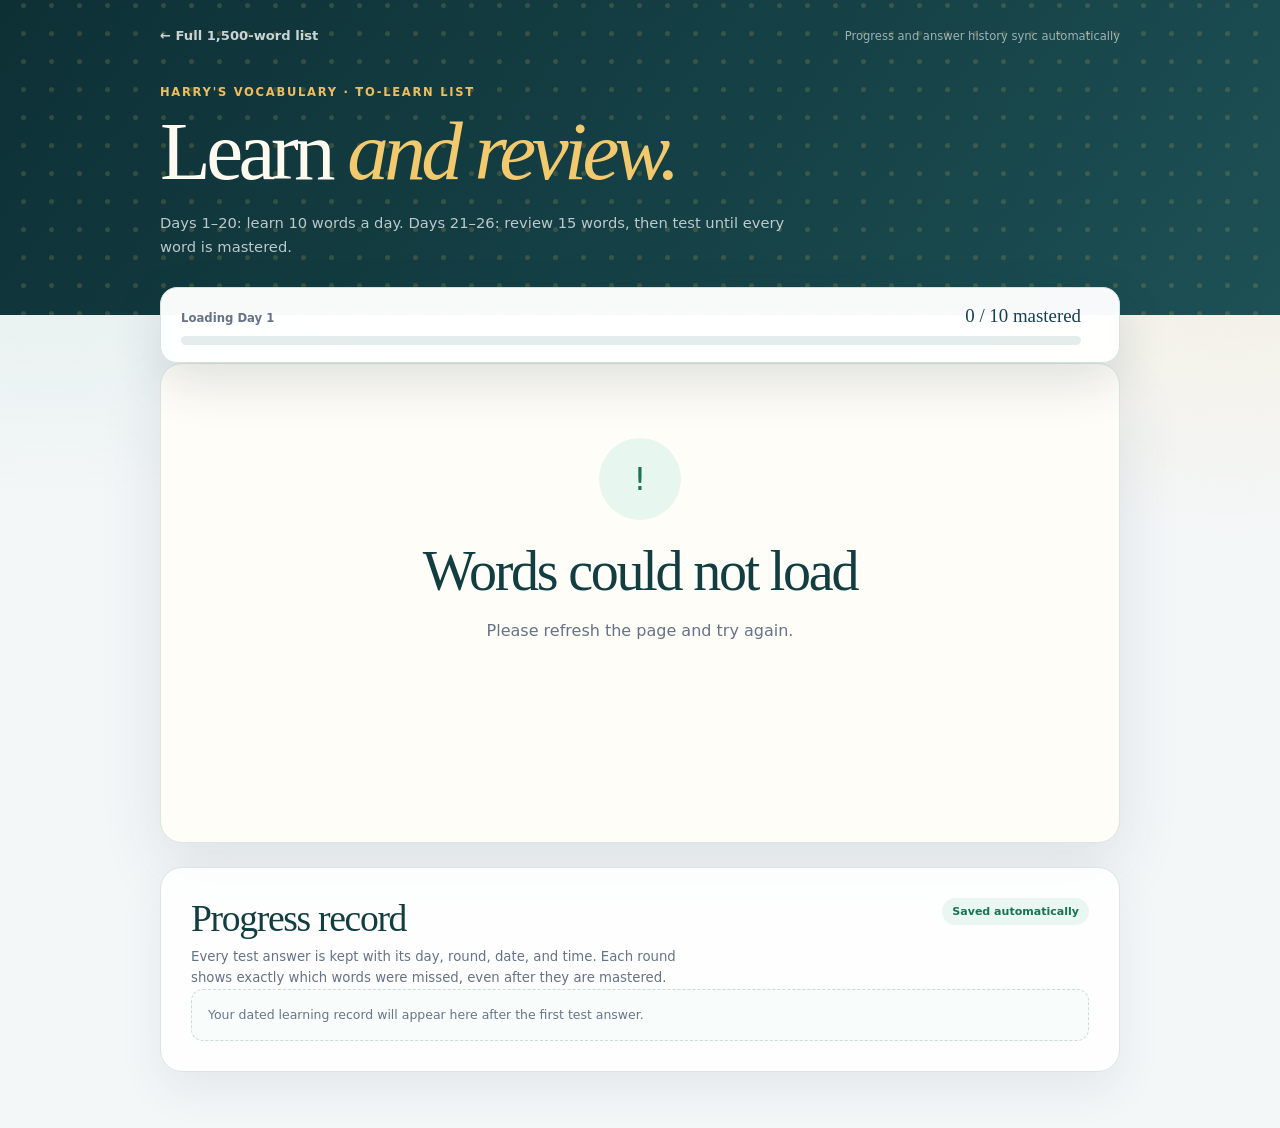
==== docs/learn/index.html @ c94ed733 "Add six 15-word reviews after Day 20 from Harry's Round 1 misses" ====
<!doctype html>
<html lang="en">
<head>
  <meta charset="utf-8">
  <meta name="viewport" content="width=device-width, initial-scale=1">
  <meta name="description" content="Learn 200 vocabulary words, then review Round 1 misses in six 15-word sessions after Day 20.">
  <title>Harry's Vocabulary — Learn and Review</title>
  <style>
    :root {
      color-scheme: light;
      font-family: Inter, ui-sans-serif, system-ui, -apple-system, BlinkMacSystemFont, "Segoe UI", sans-serif;
      color: #17253f;
      background: #f4f7f8;
      --ink: #17253f;
      --muted: #657287;
      --green: #176e65;
      --green-dark: #123e42;
      --gold: #e7ad42;
      --line: #dbe5e4;
      --paper: #fffdf8;
      --success: #167356;
      --danger: #a13d3d;
    }

    * { box-sizing: border-box; }
    html { scroll-behavior: smooth; }
    body {
      min-height: 100vh;
      margin: 0;
      background:
        radial-gradient(circle at 4% 7%, rgba(81, 166, 145, .15), transparent 27rem),
        radial-gradient(circle at 96% 13%, rgba(237, 179, 77, .16), transparent 25rem),
        #f4f7f8;
    }

    button, a { font: inherit; }
    button { cursor: pointer; }
    button:focus-visible, a:focus-visible { outline: 3px solid #f0bd59; outline-offset: 3px; }

    .topbar {
      color: #fffaf0;
      background:
        radial-gradient(circle at 84% 20%, rgba(228, 182, 85, .18) 0 2px, transparent 3px) 0 0 / 28px 28px,
        linear-gradient(128deg, #0d3035, #17454a 68%, #1d5155);
    }

    .topbar-inner {
      width: min(960px, calc(100% - 32px));
      margin: auto;
      padding: 28px 0 56px;
    }

    .nav {
      display: flex;
      align-items: center;
      justify-content: space-between;
      gap: 20px;
    }

    .back-link { color: rgba(255, 255, 255, .78); font-size: .82rem; font-weight: 750; text-decoration: none; }
    .back-link:hover { color: white; }
    .save-note { color: rgba(255, 255, 255, .58); font-size: .72rem; }
    .eyebrow { margin: 42px 0 12px; color: #efbd5d; font-size: .72rem; font-weight: 850; letter-spacing: .15em; text-transform: uppercase; }
    h1 { max-width: 720px; margin: 0; font: 500 clamp(2.65rem, 7vw, 5.2rem) / .98 Georgia, "Times New Roman", serif; letter-spacing: -.055em; }
    h1 em { color: #f3c96e; font-weight: 500; }
    .intro { max-width: 650px; margin: 18px 0 0; color: rgba(255, 255, 255, .72); font-size: .92rem; line-height: 1.65; }

    .shell { width: min(960px, calc(100% - 32px)); margin: -28px auto 56px; }
    .status-card {
      position: relative;
      z-index: 2;
      display: grid;
      grid-template-columns: 1fr auto;
      gap: 18px;
      align-items: center;
      padding: 17px 20px;
      border: 1px solid #d5e3df;
      border-radius: 17px;
      background: rgba(255, 255, 255, .97);
      box-shadow: 0 18px 50px rgba(20, 53, 56, .14);
    }

    .progress-copy { display: flex; align-items: baseline; justify-content: space-between; gap: 14px; margin-bottom: 9px; }
    .progress-copy span { color: var(--muted); font-size: .73rem; font-weight: 750; }
    .progress-copy strong { color: #173f54; font: 1.18rem Georgia, serif; }
    .progress-track { height: 9px; overflow: hidden; border-radius: 99px; background: #e5ecec; }
    .progress-track span { display: block; width: 0; height: 100%; border-radius: inherit; background: linear-gradient(90deg, #207b72, #65bea9); transition: width .3s ease; }
    .status-actions { display: flex; align-items: center; justify-content: flex-end; }
    .test-now {
      min-height: 42px;
      padding: 9px 15px;
      border: 0;
      border-radius: 10px;
      background: #173f54;
      color: white;
      font-size: .78rem;
      font-weight: 850;
      box-shadow: 0 7px 17px rgba(23, 63, 84, .18);
    }
    .test-now:hover { background: #0f3346; transform: translateY(-1px); }

    .rounds { display: flex; align-items: center; gap: 8px; margin: 26px 4px 14px; overflow-x: auto; }
    .sessions { display: grid; grid-template-columns: repeat(10, minmax(0, 1fr)); gap: 7px; margin: 26px 0 14px; }
    .session-button {
      min-width: 0;
      padding: 10px 6px;
      border: 1px solid #d6e0e0;
      border-radius: 11px;
      background: rgba(255, 255, 255, .78);
      color: #637287;
      font-size: .72rem;
      font-weight: 850;
    }
    .session-button span, .session-button small { display: block; }
    .session-button small { margin-top: 3px; color: #93a0ae; font-size: .62rem; }
    .session-button:hover { border-color: #9fc2bb; background: #f3faf8; }
    .session-button.complete { border-color: #a8d3c9; background: #e9f6f2; color: var(--success); }
    .session-button.active { border-color: var(--green-dark); background: var(--green-dark); color: white; box-shadow: 0 7px 16px rgba(18, 62, 66, .18); }
    .session-button.active small { color: rgba(255, 255, 255, .68); }
    .step {
      flex: 0 0 auto;
      display: inline-flex;
      align-items: center;
      justify-content: center;
      min-width: 34px;
      height: 34px;
      padding: 0 11px;
      border: 1px solid #d6e0e0;
      border-radius: 999px;
      background: rgba(255, 255, 255, .72);
      color: #718096;
      font-size: .72rem;
      font-weight: 850;
    }
    .step.done { border-color: #a8d3c9; background: #e9f6f2; color: var(--success); }
    .step.active { border-color: var(--green-dark); background: var(--green-dark); color: white; }

    .card {
      min-height: 480px;
      overflow: hidden;
      border: 1px solid var(--line);
      border-radius: 22px;
      background: var(--paper);
      box-shadow: 0 24px 64px rgba(35, 58, 73, .11);
    }

    .card-head { display: flex; align-items: center; justify-content: space-between; gap: 16px; padding: 18px 22px; border-bottom: 1px solid var(--line); background: rgba(255, 255, 255, .7); }
    .card-head p { margin: 0; color: var(--muted); font-size: .76rem; font-weight: 800; letter-spacing: .04em; text-transform: uppercase; }
    .counter { color: var(--green); font: 1rem Georgia, serif; }

    .review-all-body { padding: 18px; background: #f7faf8; }
    .review-grid { display: grid; grid-template-columns: 1fr; gap: 16px; }
    .review-item {
      display: grid;
      grid-template-columns: minmax(220px, 280px) minmax(0, 1fr);
      gap: 12px;
      align-items: center;
      min-width: 0;
      padding: 14px;
      border: 1px solid #d9e4e1;
      border-radius: 18px;
      background: white;
      box-shadow: 0 8px 24px rgba(35, 58, 73, .06);
    }
    .review-item-copy { min-width: 0; padding: 20px 24px; }
    .review-item .word-line { display: grid; grid-template-columns: auto minmax(0, 1fr) auto; align-items: flex-start; gap: 12px; }
    .review-item .word-line h2 {
      min-width: 0;
      overflow-wrap: anywhere;
      font-size: clamp(2rem, 4vw, 3.15rem);
      line-height: 1.02;
    }
    .review-number {
      display: grid;
      flex: 0 0 auto;
      place-items: center;
      width: 27px;
      height: 27px;
      margin-top: 3px;
      border-radius: 50%;
      background: #edf6f3;
      color: var(--green);
      font-size: .68rem;
      font-weight: 900;
    }
    .review-item .speak-button { flex: 0 0 auto; width: 42px; height: 42px; font-size: 1.08rem; }
    .review-item .meaning { margin-top: 22px; font-size: 1rem; line-height: 1.55; }
    .review-item .example { margin-top: 18px; padding: 15px 17px; font-size: 1rem; line-height: 1.55; }
    .review-item .picture { min-height: 0; padding: 8px; border-radius: 15px; }
    .review-item .picture-art { border-radius: 11px; }
    .review-actions { justify-content: flex-end; }
    .word-line { display: flex; align-items: center; gap: 14px; }
    .word-line h2 { margin: 0; color: var(--green-dark); font: 500 clamp(3rem, 9vw, 5.8rem) / 1 Georgia, serif; letter-spacing: -.045em; }
    .speak-button {
      display: inline-grid;
      place-items: center;
      width: 48px;
      height: 48px;
      border: 1px solid #bfd6d1;
      border-radius: 50%;
      background: #edf7f4;
      color: var(--green);
      font-size: 1.25rem;
    }
    .speak-button:hover { transform: translateY(-1px); background: #e1f2ed; }
    .meaning { margin: 26px 0 0; color: #4d5d70; font-size: clamp(1rem, 2.4vw, 1.25rem); line-height: 1.55; }
    .meaning strong { color: var(--ink); }
    .example { margin: 18px 0 0; padding: 18px 20px; border-left: 4px solid var(--gold); border-radius: 0 12px 12px 0; background: #fff8e9; color: #4a5260; font: 1.15rem/1.55 Georgia, serif; }
    .picture {
      display: grid;
      place-items: center;
      min-height: 230px;
      padding: 10px 10px 17px;
      border: 1px solid #d7e5e2;
      border-radius: 22px;
      background: linear-gradient(145deg, #eef8f5, #fff8e7);
      box-shadow: inset 0 1px rgba(255, 255, 255, .8);
      text-align: center;
    }
    .picture-art {
      display: block;
      width: 100%;
      aspect-ratio: 1;
      overflow: hidden;
      border-radius: 15px;
      background-image: var(--picture-sheet);
      background-repeat: no-repeat;
      background-position: var(--picture-x) var(--picture-y);
      background-size: var(--picture-size, 500% 500%);
      box-shadow: 0 8px 20px rgba(25, 74, 68, .16);
    }
    .picture p { margin: 13px 8px 0; color: #53677a; font-size: .82rem; font-weight: 750; line-height: 1.45; }

    .card-actions { display: flex; justify-content: space-between; gap: 12px; padding: 18px 22px; border-top: 1px solid var(--line); background: white; }
    .button {
      min-height: 48px;
      padding: 11px 20px;
      border: 0;
      border-radius: 12px;
      background: #173f54;
      color: white;
      font-weight: 850;
      box-shadow: 0 8px 20px rgba(23, 63, 84, .18);
    }
    .button:hover { background: #0f3346; transform: translateY(-1px); }
    .button.secondary { border: 1px solid #d5dfe2; background: white; color: #506074; box-shadow: none; }
    .button.secondary:hover { background: #f7faf9; }
    .button:disabled { cursor: not-allowed; opacity: .42; transform: none; }

    .test-body { min-height: 382px; padding: 30px clamp(22px, 6vw, 58px) 34px; }
    .test-layout { display: grid; grid-template-columns: minmax(0, 1.15fr) minmax(220px, .85fr); gap: clamp(24px, 5vw, 52px); align-items: center; }
    .test-copy { min-width: 0; }
    .test-picture { min-height: 230px; }
    .prompt-label { margin: 0 0 8px; color: var(--green); font-size: .72rem; font-weight: 850; letter-spacing: .12em; text-transform: uppercase; }
    .test-meaning { margin: 0; color: #4d5d70; font-size: .96rem; line-height: 1.5; }
    .sentence { margin: 24px 0; color: var(--ink); font: 500 clamp(1.6rem, 4.5vw, 2.55rem)/1.35 Georgia, serif; letter-spacing: -.025em; }
    .blank { color: var(--green); white-space: nowrap; }
    .choices { display: grid; grid-template-columns: repeat(2, minmax(0, 1fr)); gap: 11px; }
    .choice {
      min-height: 56px;
      padding: 12px 15px;
      border: 1px solid #d7e0e1;
      border-radius: 12px;
      background: white;
      color: #263850;
      text-align: left;
      font-weight: 800;
      transition: border-color .15s, background .15s, transform .15s;
    }
    .choice small { margin-right: 9px; color: #91a0ad; }
    .choice:hover:not(:disabled) { border-color: #88b9af; background: #f1f8f6; transform: translateY(-1px); }
    .choice.correct { border-color: #79bba7; background: #e8f6f0; color: #12654c; }
    .choice.wrong { border-color: #dda0a0; background: #fff0ef; color: #943535; }
    .choice:disabled { cursor: default; opacity: 1; }
    .feedback { min-height: 48px; margin: 18px 0 0; padding: 13px 15px; border-radius: 11px; font-size: .85rem; font-weight: 750; line-height: 1.45; }
    .feedback:empty { min-height: 0; margin: 0; padding: 0; }
    .feedback.good { background: #e8f6f0; color: #12654c; }
    .feedback.try { background: #fff0ef; color: #943535; }
    .test-all-body { padding: 18px; background: #f7faf8; }
    .test-list { display: grid; gap: 14px; }
    .test-question { padding: clamp(18px, 4vw, 28px); border: 1px solid #d9e4e1; border-radius: 17px; background: white; box-shadow: 0 8px 24px rgba(35, 58, 73, .06); }
    .test-question.answered { border-color: #bbd8d0; }
    .test-question-head { display: flex; justify-content: space-between; gap: 16px; align-items: flex-start; }
    .test-question-head .prompt-label { margin-bottom: 6px; }
    .test-question-number { flex: 0 0 auto; display: grid; place-items: center; width: 34px; height: 34px; border-radius: 50%; background: #edf6f3; color: var(--green); font-size: .75rem; font-weight: 900; }
    .test-question .sentence { margin: 18px 0; font-size: clamp(1.35rem, 3.4vw, 2rem); }
    .test-question .feedback { margin-bottom: 0; }
    .test-all-actions { position: sticky; bottom: 0; z-index: 3; box-shadow: 0 -10px 28px rgba(35, 58, 73, .07); }

    .center-body { display: grid; place-items: center; min-height: 380px; padding: 44px 24px; text-align: center; }
    .center-body > div { max-width: 560px; }
    .seal { display: grid; place-items: center; width: 82px; height: 82px; margin: 0 auto 22px; border-radius: 50%; background: #e8f6f0; color: var(--success); font-size: 2rem; }
    .center-body h2 { margin: 0; color: var(--green-dark); font: 500 clamp(2.1rem, 6vw, 3.5rem)/1.05 Georgia, serif; letter-spacing: -.04em; }
    .center-body p { margin: 17px auto 26px; color: var(--muted); line-height: 1.65; }
    .score-row { display: flex; justify-content: center; gap: 9px; flex-wrap: wrap; margin: 22px 0; }
    .score-row span { padding: 8px 12px; border: 1px solid #d7e3e0; border-radius: 999px; background: white; color: #526276; font-size: .76rem; font-weight: 800; }

    .record-card {
      margin-top: 24px;
      padding: clamp(20px, 4vw, 30px);
      border: 1px solid var(--line);
      border-radius: 22px;
      background: rgba(255, 255, 255, .9);
      box-shadow: 0 18px 44px rgba(35, 58, 73, .08);
    }
    .record-head { display: flex; align-items: flex-start; justify-content: space-between; gap: 20px; }
    .record-head h2 { margin: 0; color: var(--green-dark); font: 500 clamp(1.65rem, 4vw, 2.35rem)/1.1 Georgia, serif; letter-spacing: -.035em; }
    .record-head p { max-width: 530px; margin: 8px 0 0; color: var(--muted); font-size: .83rem; line-height: 1.55; }
    .record-badge { flex: 0 0 auto; padding: 7px 10px; border-radius: 999px; background: #e9f6f2; color: var(--success); font-size: .69rem; font-weight: 850; }
    .record-stats { display: grid; grid-template-columns: repeat(4, minmax(0, 1fr)); gap: 9px; margin-top: 20px; }
    .record-stat { min-width: 0; padding: 14px; border: 1px solid #dce6e5; border-radius: 13px; background: #fbfdfc; }
    .record-stat span { display: block; color: #788598; font-size: .67rem; font-weight: 850; letter-spacing: .07em; text-transform: uppercase; }
    .record-stat strong { display: block; margin-top: 6px; color: #20364d; font: 1.25rem/1.2 Georgia, serif; overflow-wrap: anywhere; }
    .record-stat time { font-size: .88rem; }
    .record-section { margin-top: 24px; }
    .record-section h3 { margin: 0 0 11px; color: #33475d; font-size: .76rem; font-weight: 900; letter-spacing: .09em; text-transform: uppercase; }
    .session-records { display: grid; grid-template-columns: repeat(2, minmax(0, 1fr)); gap: 8px; }
    .session-record { display: grid; grid-template-columns: auto 1fr auto; gap: 10px; align-items: center; padding: 11px 12px; border: 1px solid #dce6e5; border-radius: 12px; background: white; }
    .session-record > strong { display: grid; place-items: center; width: 29px; height: 29px; border-radius: 50%; background: #edf5f3; color: var(--green); font-size: .75rem; }
    .session-record p { min-width: 0; margin: 0; color: #506074; font-size: .76rem; font-weight: 800; }
    .session-record small { display: block; margin-top: 3px; color: #8a96a5; font-size: .64rem; font-weight: 650; line-height: 1.35; }
    .session-record .session-score { color: #27445a; font-size: .72rem; font-weight: 900; white-space: nowrap; }
    .miss-list { display: grid; gap: 8px; }
    .miss-row { display: grid; grid-template-columns: minmax(110px, .55fr) minmax(0, 1.35fr) auto; gap: 14px; align-items: center; padding: 12px 13px; border: 1px solid #ead7d3; border-radius: 12px; background: #fffaf8; }
    .miss-word strong { display: block; color: #7f3838; font: 1.05rem Georgia, serif; }
    .miss-word span { display: block; margin-top: 3px; color: #a06b68; font-size: .64rem; font-weight: 850; }
    .miss-detail { min-width: 0; color: #596778; font-size: .73rem; line-height: 1.45; }
    .miss-detail strong { color: #34475c; }
    .miss-meta { text-align: right; }
    .miss-meta span { display: inline-block; padding: 5px 8px; border-radius: 999px; background: #f9e7e3; color: #923e3e; font-size: .64rem; font-weight: 900; }
    .miss-meta small { display: block; margin-top: 5px; color: #8b97a5; font-size: .62rem; }
    .round-history { display: grid; gap: 10px; }
    .round-record { overflow: hidden; border: 1px solid #dce6e5; border-radius: 14px; background: white; }
    .round-record-head {
      display: grid;
      grid-template-columns: auto minmax(0, 1fr) auto;
      gap: 11px;
      align-items: center;
      padding: 12px 14px;
      background: #f8fbfa;
    }
    .round-record-number {
      display: grid;
      place-items: center;
      width: 34px;
      height: 34px;
      border-radius: 50%;
      background: #e8f4f1;
      color: var(--green);
      font-size: .76rem;
      font-weight: 900;
    }
    .round-record-title { min-width: 0; }
    .round-record-title strong { display: block; color: #30475b; font-size: .82rem; }
    .round-record-title small { display: block; margin-top: 3px; color: #8491a0; font-size: .65rem; }
    .round-record-score { color: #4c6072; font-size: .71rem; font-weight: 900; white-space: nowrap; }
    .round-record-score.has-misses { color: #913f3f; }
    .round-misses { display: flex; flex-wrap: wrap; gap: 7px; padding: 12px 14px 14px; border-top: 1px solid #e8efed; }
    .round-miss-word { padding: 7px 10px; border-radius: 999px; background: #f9e7e3; color: #893c3c; font: .82rem Georgia, serif; }
    .round-perfect { margin: 0; padding: 12px 14px 14px; border-top: 1px solid #e8efed; color: var(--success); font-size: .75rem; font-weight: 800; }
    .empty-record { margin: 0; padding: 16px; border: 1px dashed #cbdcd8; border-radius: 12px; background: #f8fcfb; color: #687689; font-size: .78rem; line-height: 1.5; }

    .toast { position: fixed; right: 18px; bottom: 18px; z-index: 10; max-width: 320px; padding: 12px 15px; border-radius: 11px; background: #173f54; color: white; font-size: .8rem; font-weight: 750; box-shadow: 0 13px 34px rgba(23, 63, 84, .3); }
    [hidden] { display: none !important; }

    @media (max-width: 820px) {
      .sessions { grid-template-columns: repeat(5, minmax(0, 1fr)); }
      .review-item { grid-template-columns: minmax(190px, 240px) minmax(0, 1fr); }
      .review-item-copy { padding: 14px 16px; }
    }

    @media (max-width: 640px) {
      .topbar-inner { padding-top: 22px; }
      .save-note { display: none; }
      .eyebrow { margin-top: 34px; }
      .status-card { grid-template-columns: 1fr; }
      .status-actions { width: 100%; }
      .status-actions button { flex: 1; }
      .sessions { grid-template-columns: repeat(4, minmax(0, 1fr)); }
      .card { min-height: 0; }
      .review-all-body { padding: 10px; }
      .review-grid { gap: 12px; }
      .review-item { grid-template-columns: minmax(120px, 36%) minmax(0, 1fr); gap: 6px; align-items: start; width: 100%; padding: 10px; }
      .review-item-copy { padding: 4px 4px 4px 12px; }
      .review-item .word-line { gap: 6px; }
      .review-item .word-line h2 { font-size: clamp(1.35rem, 7vw, 1.85rem); }
      .review-number { width: 24px; height: 24px; font-size: .62rem; }
      .review-item .speak-button { width: 34px; height: 34px; font-size: .85rem; }
      .review-item .meaning { margin-top: 12px; font-size: .82rem; line-height: 1.45; }
      .review-item .example { margin-top: 10px; padding: 10px; font-size: .82rem; line-height: 1.45; }
      .card-actions { padding: 14px; }
      .button { flex: 1; padding-inline: 12px; }
      .choices { grid-template-columns: 1fr; }
      .test-all-body { padding: 10px; }
      .test-question { padding: 17px 14px; }
      .word-line { align-items: flex-start; }
      .speak-button { flex: 0 0 auto; width: 44px; height: 44px; }
      .record-head { display: block; }
      .record-badge { display: inline-block; margin-top: 12px; }
      .record-stats { grid-template-columns: repeat(2, minmax(0, 1fr)); }
      .session-records { grid-template-columns: 1fr; }
      .miss-row { grid-template-columns: 1fr auto; }
      .miss-detail { grid-column: 1 / -1; grid-row: 2; }
      .round-record-head { grid-template-columns: auto minmax(0, 1fr); }
      .round-record-score { grid-column: 2; white-space: normal; }
    }

    @media (prefers-reduced-motion: reduce) {
      *, *::before, *::after { scroll-behavior: auto !important; transition: none !important; }
    }
  </style>
</head>
<body>
  <header class="topbar">
    <div class="topbar-inner">
      <nav class="nav" aria-label="Vocabulary navigation">
        <a class="back-link" href="../">← Full 1,500-word list</a>
        <span class="save-note">Progress and answer history sync automatically</span>
      </nav>
      <p class="eyebrow">Harry's vocabulary · To-learn list</p>
      <h1>Learn <em>and review.</em></h1>
      <p class="intro">Days 1–20: learn 10 words a day. Days 21–26: review 15 words, then test until every word is mastered.</p>
    </div>
  </header>

  <main class="shell">
    <section class="status-card" aria-label="Learning progress">
      <div>
        <div class="progress-copy"><span id="progress-label">Loading Day 1</span><strong id="progress-number">0 / 10 mastered</strong></div>
        <div class="progress-track" aria-hidden="true"><span id="progress-bar"></span></div>
      </div>
      <div class="status-actions">
        <button class="test-now" id="start-test" type="button">Start round 1 test</button>
      </div>
    </section>

    <div class="sessions" id="sessions" aria-label="Choose a learning or review day"></div>
    <div class="rounds" id="rounds" aria-label="Learning steps"></div>
    <section class="card" id="card" aria-live="polite"><div class="center-body"><div><div class="seal" aria-hidden="true">…</div><h2>Loading to-learn words</h2></div></div></section>
    <section class="record-card" id="record-card" aria-labelledby="record-title">
      <div class="record-head">
        <div><h2 id="record-title">Progress record</h2><p>Every test answer is kept with its day, round, date, and time. Each round shows exactly which words were missed, even after they are mastered.</p></div>
        <span class="record-badge">Saved automatically</span>
      </div>
      <div id="record-content"><p class="empty-record">Your dated learning record will appear here after the first test answer.</p></div>
    </section>
  </main>

  <div class="toast" id="toast" role="status" hidden></div>

  <script src="https://shangguanyun08.github.io/marco-learning-hub/shared-online-sync.js?v=1"></script>
  <script src="https://shangguanyun08.github.io/marco-learning-hub/shared-activity-tracker.js?v=1" data-app-id="harry-vocabulary-to-learn-200" data-course="Vocabulary"></script>
  <script>
    const MAIN_KNOWN_KEY = "harry-combined-vocabulary-known-v2";
    const SESSION_SIZE = 10;
    const ORIGINAL_SESSION_COUNT = 20;
    // Fixed on 2026-09-10 from 83 unique, recorded Round 1 misses in Days 1–19.
    // Day 20 challenge picks are courtesy, dominant, interact, and province;
    // they are not recorded misses. Maintain, factor, and inform repeat for
    // extra practice because they were among the most repeatedly missed words.
    const DAY_20_CHALLENGE_IDS = [504, 507, 509, 510];
    const EXTRA_PRACTICE_IDS = [203, 65, 80];
    const REVIEW_SESSION_IDS = [
      [65, 80, 85, 101, 104, 108, 112, 121, 152, 155, 173, 186, 190, 192, 198],
      [199, 201, 202, 203, 206, 211, 212, 215, 223, 225, 229, 231, 237, 241, 257],
      [265, 269, 275, 277, 283, 293, 295, 301, 305, 308, 309, 321, 326, 331, 352],
      [361, 369, 370, 371, 375, 387, 394, 397, 402, 403, 406, 407, 409, 410, 411],
      [434, 435, 436, 437, 440, 441, 450, 454, 457, 458, 459, 460, 463, 465, 466],
      [474, 476, 477, 479, 481, 488, 491, 498, 504, 507, 509, 510, 203, 65, 80]
    ];
    const SESSION_COUNT = ORIGINAL_SESSION_COUNT + REVIEW_SESSION_IDS.length;
    const LEGACY_SESSION_SIZE = 25;
    const LEGACY_SESSION_COUNT = 8;
    const PROGRESS_VERSION = 4;
    const STORAGE_KEY = "harry-vocabulary-to-learn-200-v2";
    const ILLUSTRATION_IDS = [
      [34, 39, 42, 43, 44, 49, 54, 55, 60, 62, 65, 75, 80, 85, 92, 95, 96, 97, 101, 104, 106, 108, 112, 120, 121],
      [140, 147, 150, 152, 155, 156, 161, 166, 170, 171, 172, 173, 174, 186, 189, 190, 192, 198, 199, 201, 202, 203, 206, 208, 211],
      [212, 213, 215, 218, 223, 224, 225, 229, 231, 232, 233, 234, 236, 237, 238, 241, 243, 247, 512, 252, 257, 259, 260, 261, 262],
      [265, 513, 269, 274, 275, 276, 277, 281, 283, 288, 291, 292, 293, 294, 295, 296, 297, 298, 299, 301, 305, 306, 308, 309, 311],
      [312, 313, 321, 322, 326, 331, 340, 341, 342, 344, 348, 351, 352, 354, 361, 362, 363, 368, 369, 370, 371, 372, 373, 375, 387],
      [389, 391, 393, 394, 396, 397, 398, 402, 403, 404, 405, 406, 407, 408, 409, 410, 411, 413, 414, 416, 418, 419, 425, 426, 427],
      [429, 434, 435, 436, 437, 438, 440, 441, 449, 450, 451, 452, 453, 454, 457, 458, 459, 460, 461, 463, 464, 465, 466, 470, 474],
      [476, 477, 478, 479, 481, 487, 488, 489, 491, 492, 493, 496, 498, 500, 501, 502, 503, 504, 505, 506, 507, 508, 509, 510, 511]
    ];
    const POS_IDS = {
      noun: [34, 39, 42, 44, 49, 62, 65, 85, 95, 101, 108, 112, 120, 155, 173, 174, 199, 202, 223, 233, 238, 512, 257, 259, 265, 513, 275, 276, 277, 281, 283, 291, 293, 294, 295, 305, 306, 308, 309, 312, 322, 331, 340, 341, 342, 344, 351, 352, 354, 362, 363, 368, 369, 370, 372, 373, 387, 393, 402, 425, 426, 435, 450, 476, 477, 479, 487, 488, 491, 492, 498, 500, 502, 503, 504, 505, 506, 508, 510, 511],
      verb: [54, 55, 60, 75, 80, 96, 97, 104, 106, 152, 156, 189, 198, 201, 203, 206, 215, 224, 225, 229, 231, 237, 241, 260, 261, 262, 269, 292, 296, 297, 298, 313, 321, 326, 348, 371, 389, 391, 397, 398, 404, 405, 406, 407, 408, 410, 429, 438, 440, 441, 453, 459, 460, 464, 466, 470, 478, 481, 489, 493, 496, 501, 509],
      adjective: [43, 92, 121, 140, 147, 150, 186, 190, 192, 208, 211, 212, 213, 218, 232, 234, 236, 243, 247, 252, 288, 299, 301, 311, 361, 375, 394, 396, 403, 409, 411, 416, 419, 434, 436, 451, 454, 457, 458, 463, 465, 474, 507],
      adverb: [166, 274, 461],
      "verb phrase": [170, 414, 418, 437, 449],
      "phrasal verb": [161, 171, 172, 413],
      "noun phrase": [452],
      "prepositional phrase": [427]
    };
    const POS_BY_ID = new Map();
    Object.keys(POS_IDS).forEach(function(partOfSpeech) {
      POS_IDS[partOfSpeech].forEach(function(id) {
        POS_BY_ID.set(id, partOfSpeech);
      });
    });
    const ILLUSTRATION_LOOKUP = new Map();
    ILLUSTRATION_IDS.forEach(function(ids, sheetIndex) {
      ids.forEach(function(id, imageIndex) {
        ILLUSTRATION_LOOKUP.set(id, { sheet: sheetIndex + 1, index: imageIndex });
      });
    });
    const STANDALONE_ILLUSTRATIONS = new Map([
      [512, "arthritis"],
      [513, "astronaut"]
    ]);
    const BLANK_FORMS = {
      75: "gained",
      96: "mended",
      97: "modified",
      106: "poured",
      161: "consists of",
      170: "is situated in",
      172: "switched on",
      269: "behaves",
      292: "crossed",
      298: "digging",
      321: "forming",
      326: "guesses",
      371: "stilled",
      413: "called for a nurse",
      414: "got the date wrong",
      418: "sounded as if",
      427: "in case of fire",
      437: "are welcome to",
      449: "laid the table"
    };

    let WORDS = [];
    let WORD_BY_ID = new Map();
    let onlineSync = null;

    const state = {
      phase: "loading",
      session: 1,
      round: 1,
      mastered: new Set(),
      questions: [],
      questionIndex: 0,
      answer: {},
      roundStartCount: 0,
      progress: { version: PROGRESS_VERSION, grouping: "10-words-per-day", activeSession: 1, sessions: {}, activity: [] }
    };

    const card = document.querySelector("#card");
    const sessionsEl = document.querySelector("#sessions");
    const roundsEl = document.querySelector("#rounds");
    const progressBar = document.querySelector("#progress-bar");
    const progressLabel = document.querySelector("#progress-label");
    const progressNumber = document.querySelector("#progress-number");
    const startTest = document.querySelector("#start-test");
    const recordContent = document.querySelector("#record-content");
    const toast = document.querySelector("#toast");

    function escapeHtml(value) {
      return String(value).replace(/[&<>'"]/g, function(character) {
        return { "&": "&amp;", "<": "&lt;", ">": "&gt;", "'": "&#39;", '"': "&quot;" }[character];
      });
    }

    function escapeRegExp(value) {
      return String(value).replace(/[.*+?^$()|[\]\\{}]/g, "\\$&");
    }

    function illustrationFor(item) {
      const location = ILLUSTRATION_LOOKUP.get(item.id);
      if (!location) return null;
      const standalone = STANDALONE_ILLUSTRATIONS.get(item.id);
      if (standalone) return { file: standalone };
      return {
        sheet: location.sheet,
        x: (location.index % 5) * 25,
        y: Math.floor(location.index / 5) * 25
      };
    }

    function illustrationStyle(art) {
      if (!art) return "";
      if (art.file) {
        return "--picture-sheet:url('./illustrations/" + art.file +
          ".webp?v=1');--picture-x:50%;--picture-y:50%;--picture-size:cover;";
      }
      return "--picture-sheet:url('./illustrations/session-" + art.sheet +
        ".webp?v=1');--picture-x:" + art.x + "%;--picture-y:" + art.y + "%";
    }

    function shuffle(items) {
      const copy = items.slice();
      for (let i = copy.length - 1; i > 0; i -= 1) {
        const j = Math.floor(Math.random() * (i + 1));
        const temporary = copy[i];
        copy[i] = copy[j];
        copy[j] = temporary;
      }
      return copy;
    }

    function wordsForSession(number) {
      if (number > ORIGINAL_SESSION_COUNT) {
        return (REVIEW_SESSION_IDS[number - ORIGINAL_SESSION_COUNT - 1] || []).map(function(id) {
          return WORD_BY_ID.get(id);
        }).filter(Boolean);
      }
      const start = (number - 1) * SESSION_SIZE;
      return WORDS.slice(start, start + SESSION_SIZE);
    }

    function sessionLabel(number) {
      return "Day " + number + (number > ORIGINAL_SESSION_COUNT
        ? " · Review " + (number - ORIGINAL_SESSION_COUNT) : "");
    }

    function currentWords() {
      return wordsForSession(state.session);
    }

    function validMastered(number, ids) {
      const valid = new Set(wordsForSession(number).map(function(item) { return item.id; }));
      return Array.from(new Set((Array.isArray(ids) ? ids : []).filter(function(id) { return valid.has(id); })));
    }

    function validSavedProgress(value) {
      return Boolean(value && [2, 3, PROGRESS_VERSION].includes(value.version) &&
        value.sessions && typeof value.sessions === "object" &&
        (value.activity == null || Array.isArray(value.activity)));
    }

    function earliestDate(values) {
      return values.filter(Boolean).sort(function(a, b) {
        return new Date(a).getTime() - new Date(b).getTime();
      })[0] || null;
    }

    function latestDate(values) {
      return values.filter(Boolean).sort(function(a, b) {
        return new Date(b).getTime() - new Date(a).getTime();
      })[0] || null;
    }

    function migrateLegacyProgress(progress) {
      const masteredIds = new Set();
      Object.keys(progress.sessions || {}).forEach(function(key) {
        const stored = progress.sessions[key] || {};
        (stored.mastered || []).forEach(function(id) { masteredIds.add(id); });
      });

      const migratedSessions = {};
      for (let day = 1; day <= ORIGINAL_SESSION_COUNT; day += 1) {
        const dayWords = wordsForSession(day);
        const dayMastered = dayWords.map(function(item) { return item.id; }).filter(function(id) {
          return masteredIds.has(id);
        });
        const startIndex = (day - 1) * SESSION_SIZE;
        const endIndex = startIndex + dayWords.length - 1;
        const firstLegacySession = Math.floor(startIndex / LEGACY_SESSION_SIZE) + 1;
        const lastLegacySession = Math.floor(endIndex / LEGACY_SESSION_SIZE) + 1;
        const sourceSessions = [];
        for (let number = firstLegacySession; number <= lastLegacySession; number += 1) {
          const source = progress.sessions[String(number)];
          if (source) sourceSessions.push(source);
        }
        if (!dayMastered.length && !sourceSessions.length) continue;
        const complete = dayMastered.length === dayWords.length;
        const startedAt = earliestDate(sourceSessions.map(function(item) { return item.startedAt; }));
        const lastStudiedAt = latestDate(sourceSessions.map(function(item) { return item.lastStudiedAt; }));
        const completedAt = complete ? latestDate(sourceSessions.map(function(item) {
          return item.completedAt || item.lastStudiedAt;
        })) : null;
        migratedSessions[String(day)] = {
          mastered: dayMastered,
          round: Math.max(1, ...sourceSessions.map(function(item) { return Number(item.round) || 1; })),
          completed: complete,
          startedAt: startedAt,
          lastStudiedAt: lastStudiedAt,
          completedAt: completedAt
        };
      }

      const oldActiveSession = Math.min(LEGACY_SESSION_COUNT, Math.max(1, Number(progress.activeSession) || 1));
      const firstActiveDay = Math.floor(((oldActiveSession - 1) * LEGACY_SESSION_SIZE) / SESSION_SIZE) + 1;
      const lastActiveDay = Math.min(ORIGINAL_SESSION_COUNT,
        Math.floor(((oldActiveSession * LEGACY_SESSION_SIZE) - 1) / SESSION_SIZE) + 1);
      let activeDay = lastActiveDay;
      for (let day = firstActiveDay; day <= lastActiveDay; day += 1) {
        const stored = migratedSessions[String(day)] || {};
        if ((stored.mastered || []).length < wordsForSession(day).length) {
          activeDay = day;
          break;
        }
      }

      const wordIndexById = new Map(WORDS.map(function(item, index) { return [item.id, index]; }));
      const migratedActivity = (progress.activity || []).map(function(entry) {
        const wordIndex = wordIndexById.get(entry.wordId);
        if (wordIndex === undefined) return entry;
        const day = Math.floor(wordIndex / SESSION_SIZE) + 1;
        return Object.assign({}, entry, {
          legacySession: entry.session,
          session: day,
          day: day
        });
      });

      return {
        version: PROGRESS_VERSION,
        grouping: "10-words-per-day",
        activeSession: activeDay,
        sessions: migratedSessions,
        activity: migratedActivity
      };
    }

    function normalizeProgress(progress) {
      if (!validSavedProgress(progress)) {
        return { version: PROGRESS_VERSION, grouping: "10-words-per-day", activeSession: 1, sessions: {}, activity: [] };
      }
      if (progress.version < PROGRESS_VERSION || progress.grouping !== "10-words-per-day") {
        return migrateLegacyProgress(progress);
      }
      return {
        version: PROGRESS_VERSION,
        grouping: "10-words-per-day",
        activeSession: Math.min(SESSION_COUNT, Math.max(1, Number(progress.activeSession) || 1)),
        sessions: progress.sessions,
        activity: Array.isArray(progress.activity) ? progress.activity : []
      };
    }

    function save() {
      if (!WORDS.length) return;
      const savedAt = new Date().toISOString();
      const sessionKey = String(state.session);
      const previous = state.progress.sessions[sessionKey] || {};
      const completed = state.mastered.size === currentWords().length;
      state.progress.version = PROGRESS_VERSION;
      state.progress.grouping = "10-words-per-day";
      state.progress.activeSession = state.session;
      state.progress.sessions[sessionKey] = {
        mastered: Array.from(state.mastered),
        round: state.round,
        phase: state.phase,
        questions: ["test", "review"].includes(state.phase) ? state.questions : [],
        answer: ["test", "review"].includes(state.phase) ? state.answer : {},
        roundStartCount: state.roundStartCount,
        completed: completed,
        startedAt: previous.startedAt || savedAt,
        lastStudiedAt: savedAt,
        completedAt: completed ? (previous.completedAt || savedAt) : null
      };
      localStorage.setItem(STORAGE_KEY, JSON.stringify(state.progress));
      onlineSync?.push(state.progress);
    }

    function loadSession(number) {
      state.session = Math.min(SESSION_COUNT, Math.max(1, Number(number) || 1));
      const stored = state.progress.sessions[String(state.session)] || {};
      state.mastered = new Set(validMastered(state.session, stored.mastered));
      state.round = Math.max(1, Number(stored.round) || 1);
      state.phase = state.mastered.size === currentWords().length
        ? "complete"
        : stored.phase === "round-summary"
          ? "round-summary"
          : "review";
      const sessionIds = new Set(currentWords().map(function(item) { return item.id; }));
      const savedQuestions = Array.isArray(stored.questions) ? stored.questions : [];
      state.questions = savedQuestions.length && savedQuestions.every(function(question) {
        return question && sessionIds.has(question.wordId) && Array.isArray(question.options) &&
          question.options.length === 4 && new Set(question.options).size === 4 &&
          question.options.includes(question.wordId) && question.options.every(function(id) { return sessionIds.has(id); });
      }) && new Set(savedQuestions.map(function(question) { return question.wordId; })).size === savedQuestions.length
        ? savedQuestions : [];
      state.questionIndex = 0;
      state.answer = {};
      state.questions.forEach(function(question, index) {
        if (stored.answer && Object.prototype.hasOwnProperty.call(stored.answer, String(index)) &&
            question.options.includes(stored.answer[index])) state.answer[index] = stored.answer[index];
      });
      if (stored.phase === "test" && state.questions.length) state.phase = "test";
      state.roundStartCount = (state.questions.length || state.phase === "round-summary")
        ? Math.min(state.mastered.size, Math.max(0, Number(stored.roundStartCount) || 0))
        : state.mastered.size;
    }

    function restore() {
      try {
        const saved = JSON.parse(localStorage.getItem(STORAGE_KEY) || "null");
        if (validSavedProgress(saved)) {
          state.progress = normalizeProgress(saved);
          localStorage.setItem(STORAGE_KEY, JSON.stringify(state.progress));
        }
      } catch (_) {}
      loadSession(state.progress.activeSession || 1);
    }

    function sessionMasteredCount(number) {
      if (number === state.session) return state.mastered.size;
      const stored = state.progress.sessions[String(number)] || {};
      return validMastered(number, stored.mastered).length;
    }

    function totalMasteredCount() {
      let total = 0;
      for (let number = 1; number <= SESSION_COUNT; number += 1) total += sessionMasteredCount(number);
      return total;
    }

    function formatDateTime(value) {
      if (!value) return "No dated answers yet";
      const date = new Date(value);
      if (Number.isNaN(date.getTime())) return "Date unavailable";
      return new Intl.DateTimeFormat(undefined, {
        year: "numeric",
        month: "short",
        day: "numeric",
        hour: "numeric",
        minute: "2-digit"
      }).format(date);
    }

    function wordIsMastered(wordId, sessionNumber) {
      if (sessionNumber === state.session) return state.mastered.has(wordId);
      const stored = state.progress.sessions[String(sessionNumber)] || {};
      return validMastered(sessionNumber, stored.mastered).includes(wordId);
    }

    function renderHistory() {
      const activity = Array.isArray(state.progress.activity) ? state.progress.activity : [];
      const correctCount = activity.filter(function(entry) { return entry.correct; }).length;
      const missedCount = activity.length - correctCount;
      const lastEntry = activity.length ? activity[activity.length - 1] : null;

      const stats =
        '<div class="record-stats">' +
        '<div class="record-stat"><span>Total answers</span><strong>' + activity.length + '</strong></div>' +
        '<div class="record-stat"><span>Correct</span><strong>' + correctCount + '</strong></div>' +
        '<div class="record-stat"><span>Missed</span><strong>' + missedCount + '</strong></div>' +
        '<div class="record-stat"><span>Last answer</span><strong><time>' +
        escapeHtml(lastEntry ? formatDateTime(lastEntry.answeredAt) : "Not started") +
        '</time></strong></div></div>';

      const sessionRows = [];
      for (let number = 1; number <= SESSION_COUNT; number += 1) {
        const stored = state.progress.sessions[String(number)] || {};
        const mastered = sessionMasteredCount(number);
        const sessionAnswers = activity.filter(function(entry) { return entry.session === number; });
        const latestAnswer = sessionAnswers.length ? sessionAnswers[sessionAnswers.length - 1].answeredAt : null;
        const datedStatus = mastered === wordsForSession(number).length && stored.completedAt
          ? "Completed " + formatDateTime(stored.completedAt)
          : latestAnswer
            ? "Last answer " + formatDateTime(latestAnswer)
            : "No test answers yet";
        sessionRows.push(
          '<div class="session-record"><strong>' + number + '</strong><p>' + sessionLabel(number) +
          '<small>' + escapeHtml(datedStatus) + '</small></p><span class="session-score">' +
          mastered + ' / ' + wordsForSession(number).length + '</span></div>'
        );
      }

      const roundGroups = new Map();
      activity.forEach(function(entry) {
        const session = Math.min(SESSION_COUNT, Math.max(1, Number(entry.session || entry.day) || 1));
        const round = Math.max(1, Number(entry.round) || 1);
        const key = session + ":" + round;
        const group = roundGroups.get(key) || {
          session: session,
          round: round,
          entries: [],
          lastAt: entry.answeredAt
        };
        group.entries.push(entry);
        group.lastAt = entry.answeredAt || group.lastAt;
        roundGroups.set(key, group);
      });

      const roundRows = Array.from(roundGroups.values()).sort(function(a, b) {
        return a.session - b.session || a.round - b.round;
      }).map(function(group) {
        const answeredWordIds = new Set();
        const missedWords = new Map();
        group.entries.forEach(function(entry) {
          answeredWordIds.add(entry.wordId);
          if (!entry.correct && !missedWords.has(entry.wordId)) {
            missedWords.set(entry.wordId, entry.word || "Saved missed word");
          }
        });
        const missCount = missedWords.size;
        const correctFirstTry = Math.max(0, answeredWordIds.size - missCount);
        const resultCopy = correctFirstTry + " correct · " + missCount + " missed";
        const misses = Array.from(missedWords.entries()).map(function(pair) {
          const masteredLabel = wordIsMastered(pair[0], group.session) ? " — mastered later" : " — still learning";
          return '<span class="round-miss-word">' + escapeHtml(pair[1]) + escapeHtml(masteredLabel) + '</span>';
        }).join("");
        return '<div class="round-record"><div class="round-record-head"><span class="round-record-number">' +
          group.round + '</span><div class="round-record-title"><strong>' + sessionLabel(group.session) + ' · Round ' +
          group.round + '</strong><small><time datetime="' + escapeHtml(group.lastAt || "") + '">' +
          escapeHtml(formatDateTime(group.lastAt)) + '</time></small></div><span class="round-record-score ' +
          (missCount ? "has-misses" : "") + '">' + resultCopy + '</span></div>' +
          (missCount
            ? '<div class="round-misses" aria-label="Words missed in Day ' + group.session + ', Round ' + group.round + '">' + misses + '</div>'
            : '<p class="round-perfect">No words missed in this round.</p>') + '</div>';
      }).join("");

      recordContent.innerHTML = stats +
        '<div class="record-section"><h3>Daily progress and dates</h3><div class="session-records">' +
        sessionRows.join("") + '</div></div>' +
        '<div class="record-section"><h3>Misses by day and round</h3><div class="round-history">' +
        (roundRows || '<p class="empty-record">No rounds completed yet. Round 1, Round 2, and later misses will appear separately here.</p>') +
        '</div></div>';
    }

    function renderSessionTabs() {
      const buttons = [];
      for (let number = 1; number <= SESSION_COUNT; number += 1) {
        const count = sessionMasteredCount(number);
        const classes = ["session-button"];
        if (count === wordsForSession(number).length) classes.push("complete");
        if (number === state.session) classes.push("active");
        buttons.push(
          '<button class="' + classes.join(" ") + '" data-session="' + number + '" type="button">' +
          '<span>Day ' + number + '</span>' + (number > ORIGINAL_SESSION_COUNT ? '<small>Review ' + (number - ORIGINAL_SESSION_COUNT) + '</small>' : '') + '<small>' + count + ' / ' + wordsForSession(number).length + '</small></button>'
        );
      }
      sessionsEl.innerHTML = buttons.join("");
    }

    function updateChrome() {
      const mastered = state.mastered.size;
      const total = currentWords().length;
      progressBar.style.width = ((mastered / total) * 100) + "%";
      progressNumber.textContent = mastered + " / " + total + " mastered";
      progressLabel.textContent = sessionLabel(state.session) + " progress";
      startTest.hidden = state.phase !== "review" || mastered === total;
      startTest.textContent = (state.questions.length ? "Continue round " : "Start round ") + state.round + " test";

      const steps = [{ label: "Review", status: state.phase === "review" ? "active" : "done" }];
      const visibleRounds = Math.max(state.round, state.phase === "review" ? 1 : 0);
      for (let number = 1; number <= visibleRounds; number += 1) {
        let status = "";
        if (state.phase === "complete" || number < state.round) status = "done";
        if ((state.phase === "test" || state.phase === "round-summary") && number === state.round) status = "active";
        steps.push({ label: "Round " + number, status: status });
      }
      roundsEl.innerHTML = steps.map(function(step) {
        return '<span class="step ' + step.status + '">' + step.label + '</span>';
      }).join("");
      renderSessionTabs();
    }

    function showToast(message) {
      toast.textContent = message;
      toast.hidden = false;
      window.clearTimeout(showToast.timer);
      showToast.timer = window.setTimeout(function() { toast.hidden = true; }, 2600);
    }

    function speak(word) {
      if (!("speechSynthesis" in window)) {
        showToast("Pronunciation is not available in this browser.");
        return;
      }
      window.speechSynthesis.cancel();
      const utterance = new SpeechSynthesisUtterance(word);
      utterance.lang = "en-US";
      utterance.rate = .82;
      window.speechSynthesis.speak(utterance);
    }

    function renderReview() {
      const items = currentWords();
      const reviewItems = items.map(function(item, itemIndex) {
        return '<article class="review-item">' +
          '<div class="picture" role="img" aria-label="Picture clue for ' + escapeHtml(item.word) + '">' +
          '<span class="picture-art" aria-hidden="true" style="' + illustrationStyle(item.art) + '"></span></div>' +
          '<div class="review-item-copy"><div class="word-line">' +
          '<span class="review-number" aria-label="Word ' + (itemIndex + 1) + '">' + (itemIndex + 1) + '</span>' +
          '<h2>' + escapeHtml(item.word) + '</h2>' +
          '<button class="speak-button" data-speak="' + item.id + '" type="button" aria-label="Hear ' +
          escapeHtml(item.word) + ' pronounced" title="Hear pronunciation">🔊</button></div>' +
          '<p class="meaning"><strong>Meaning (' + escapeHtml(item.partOfSpeech) + '):</strong> ' +
          escapeHtml(item.meaning) + '</p>' +
          '<p class="example">“' + escapeHtml(item.example) + '”</p></div></article>';
      }).join("");
      card.innerHTML =
        '<div class="card-head"><p>' + sessionLabel(state.session) + ' · review all ' + items.length + ' words before the test</p>' +
        '<span class="counter">All ' + items.length + ' words</span></div>' +
        '<div class="review-all-body"><div class="review-grid">' + reviewItems + '</div></div>' +
        '<div class="card-actions review-actions"><button class="button" id="start-review-test" type="button">' +
        'Start round ' + state.round + '</button></div>';

      document.querySelectorAll("[data-speak]").forEach(function(button) {
        button.addEventListener("click", function() {
          const item = WORD_BY_ID.get(Number(button.dataset.speak));
          if (item) speak(item.word);
        });
      });
      document.querySelector("#start-review-test").addEventListener("click", beginRound);
    }

    function makeQuestion(wordId) {
      const distractors = shuffle(currentWords().map(function(item) { return item.id; }).filter(function(id) {
        return id !== wordId;
      })).slice(0, 3);
      return { wordId: wordId, options: shuffle([wordId].concat(distractors)) };
    }

    function beginRound() {
      if (state.questions.length && ["review", "test"].includes(state.phase)) {
        state.phase = "test";
        save();
        render();
        return;
      }
      const remaining = currentWords().filter(function(item) {
        return !state.mastered.has(item.id);
      }).map(function(item) { return item.id; });

      if (!remaining.length) {
        state.phase = "complete";
        save();
        render();
        return;
      }

      state.phase = "test";
      state.questions = shuffle(remaining).map(makeQuestion);
      state.questionIndex = 0;
      state.answer = {};
      state.roundStartCount = state.mastered.size;
      save();
      render();
    }

    function blankSentence(item) {
      const target = BLANK_FORMS[item.id] || item.word;
      const pattern = new RegExp("\\b" + escapeRegExp(target) + "\\b", "i");
      return escapeHtml(item.example).replace(pattern, '<span class="blank">_____</span>');
    }

    function choose(questionIndex, optionId) {
      const answerKey = String(questionIndex);
      if (Object.prototype.hasOwnProperty.call(state.answer, answerKey)) return;
      const question = state.questions[questionIndex];
      const answerWord = WORD_BY_ID.get(question.wordId);
      const selectedWord = WORD_BY_ID.get(optionId);
      const correct = optionId === question.wordId;
      state.answer[answerKey] = optionId;
      state.progress.activity.push({
        id: window.crypto && typeof window.crypto.randomUUID === "function"
          ? window.crypto.randomUUID()
          : Date.now() + "-" + Math.random().toString(16).slice(2),
        session: state.session,
        day: state.session,
        round: state.round,
        wordId: question.wordId,
        word: answerWord.word,
        selectedWordId: optionId,
        selectedWord: selectedWord.word,
        correct: correct,
        answeredAt: new Date().toISOString()
      });
      if (correct) state.mastered.add(question.wordId);
      save();
      const scrollTop = window.scrollY;
      render();
      window.scrollTo(0, scrollTop);
    }

    function finishTest() {
      if (Object.keys(state.answer).length !== state.questions.length) return;
      state.phase = state.mastered.size === currentWords().length ? "complete" : "round-summary";
      state.questions = [];
      state.answer = {};
      save();
      render();
    }

    function renderTest() {
      const answeredCount = Object.keys(state.answer).length;
      const questions = state.questions.map(function(question, questionIndex) {
        const item = WORD_BY_ID.get(question.wordId);
        const answerKey = String(questionIndex);
        const answered = Object.prototype.hasOwnProperty.call(state.answer, answerKey);
        const selectedId = state.answer[answerKey];
        const correct = selectedId === question.wordId;
        const choices = question.options.map(function(optionId, optionIndex) {
          const option = WORD_BY_ID.get(optionId);
          const isCorrect = answered && optionId === question.wordId;
          const isWrong = answered && optionId === selectedId && !correct;
          return '<button class="choice ' + (isCorrect ? "correct" : "") + ' ' + (isWrong ? "wrong" : "") +
            '" data-question="' + questionIndex + '" data-option="' + optionId + '" type="button"' +
            (answered ? " disabled" : "") + '><small>' + (optionIndex + 1) + '</small>' +
            escapeHtml(option.word) + '</button>';
        }).join("");
        return '<section class="test-question ' + (answered ? "answered" : "") + '" id="question-' + questionIndex + '">' +
          '<div class="test-question-head"><div><p class="prompt-label">Simple meaning</p><p class="test-meaning">' +
          escapeHtml(item.meaning) + '</p></div><span class="test-question-number">' + (questionIndex + 1) + '</span></div>' +
          '<p class="sentence">' + blankSentence(item) + '</p><div class="choices">' + choices + '</div>' +
          '<div class="feedback ' + (answered ? (correct ? "good" : "try") : "") + '" role="status">' +
          (answered ? (correct ? '✓ Correct — <strong>' + escapeHtml(item.word) + '</strong> is mastered.' :
            'Not yet. The answer is <strong>' + escapeHtml(item.word) + '</strong>. It will return next round.') : "") +
          '</div></section>';
      }).join("");

      card.innerHTML =
        '<div class="card-head"><p>' + sessionLabel(state.session) + ' · round ' + state.round + ' · all questions</p><span class="counter">' +
        answeredCount + ' of ' + state.questions.length + ' answered</span></div>' +
        '<div class="test-all-body"><div class="test-list">' + questions + '</div></div><div class="card-actions test-all-actions">' +
        '<button class="button secondary" id="review-again" type="button">Review words</button>' +
        '<button class="button" id="finish-test" type="button"' +
        (answeredCount === state.questions.length ? "" : " disabled") + '>Finish round</button></div>';

      document.querySelectorAll("[data-option]").forEach(function(button) {
        button.addEventListener("click", function() {
          choose(Number(button.dataset.question), Number(button.dataset.option));
        });
      });
      document.querySelector("#review-again").addEventListener("click", function() {
        state.phase = "review";
        render();
      });
      document.querySelector("#finish-test").addEventListener("click", finishTest);
    }

    function renderRoundSummary() {
      const newlyMastered = state.mastered.size - state.roundStartCount;
      const remaining = currentWords().length - state.mastered.size;
      card.innerHTML =
        '<div class="center-body"><div><div class="seal" aria-hidden="true">' + state.round + '</div>' +
        '<h2>Round ' + state.round + ' complete.</h2>' +
        '<div class="score-row"><span>' + newlyMastered + ' learned this round</span><span>' +
        state.mastered.size + ' of ' + currentWords().length + ' mastered</span></div>' +
        '<p>' + remaining + (remaining === 1 ? " word needs" : " words need") +
        ' another try. The next round includes only those words.</p>' +
        '<button class="button" id="next-round" type="button">Start round ' + (state.round + 1) +
        '</button></div></div>';
      document.querySelector("#next-round").addEventListener("click", function() {
        state.round += 1;
        state.questions = [];
        state.answer = {};
        beginRound();
      });
    }

    function renderComplete() {
      const allDone = Array.from({ length: SESSION_COUNT }, function(_, index) {
        return sessionMasteredCount(index + 1) === wordsForSession(index + 1).length;
      }).every(Boolean);
      const nextButton = state.session < SESSION_COUNT
        ? '<button class="button" id="next-session" type="button">Go to Day ' + (state.session + 1) + '</button>'
        : "";
      card.innerHTML =
        '<div class="center-body"><div><div class="seal" aria-hidden="true">✓</div>' +
        '<h2>' + (allDone ? "All learning and reviews mastered!" : sessionLabel(state.session) + " mastered!") + '</h2>' +
        '<p>You answered all ' + currentWords().length + ' words for this day correctly. ' +
        (allDone ? "The 200-word set and all six reviews are finished." : "Choose another day or continue to the next one.") +
        '</p><div class="card-actions" style="border:0;justify-content:center;padding:0;">' +
        '<button class="button secondary" id="review-session" type="button">Review this day</button>' +
        nextButton + '</div></div></div>';

      document.querySelector("#review-session").addEventListener("click", function() {
        state.phase = "review";
        render();
      });
      const next = document.querySelector("#next-session");
      if (next) next.addEventListener("click", function() { changeSession(state.session + 1); });
    }

    function changeSession(number) {
      save();
      loadSession(number);
      save();
      render();
      window.scrollTo({ top: document.querySelector("#sessions").offsetTop - 16, behavior: "smooth" });
    }

    function render() {
      if (!WORDS.length) return;
      updateChrome();
      renderHistory();
      if (state.phase === "review") renderReview();
      else if (state.phase === "test") renderTest();
      else if (state.phase === "round-summary") renderRoundSummary();
      else renderComplete();
    }

    startTest.addEventListener("click", beginRound);

    sessionsEl.addEventListener("click", function(event) {
      const button = event.target.closest("[data-session]");
      if (button) changeSession(Number(button.dataset.session));
    });

    function validOnlineProgress(value) {
      return validSavedProgress(value);
    }

    function adoptOnlineProgress(remote) {
      state.progress = normalizeProgress(remote);
      localStorage.setItem(STORAGE_KEY, JSON.stringify(state.progress));
      loadSession(state.progress.activeSession);
      render();
    }

    function connectOnlineSync() {
      if (!window.MarcoOnlineSync) return;
      onlineSync = window.MarcoOnlineSync.create({
        appId: "harry-vocabulary-to-learn-200",
        studentName: "Harry",
        validate: validOnlineProgress,
        score: function(progress) {
          const normalized = normalizeProgress(progress);
          return Object.keys(normalized.sessions || {}).reduce(function(total, key) {
            return total + validMastered(Number(key), normalized.sessions[key]?.mastered).length;
          }, 0);
        },
        onRemote: adoptOnlineProgress
      });
      void onlineSync.start(state.progress);
    }

    async function initialize() {
      const response = await fetch("../words.json?v=1502");
      if (!response.ok) throw new Error("The word list could not be loaded.");
      const allWords = await response.json();
      const wordsById = new Map(allWords.map(function(item) { return [item.id, item]; }));
      const selectedIds = ILLUSTRATION_IDS.flat();
      WORDS = selectedIds.map(function(id) { return wordsById.get(id); }).filter(Boolean).map(function(sourceWord) {
        return Object.assign({}, sourceWord, {
          art: illustrationFor(sourceWord),
          partOfSpeech: POS_BY_ID.get(sourceWord.id),
          scene: sourceWord.example
        });
      });
      if (WORDS.length !== 200 || WORDS.some(function(item) { return !item.art || !item.partOfSpeech; })) {
        throw new Error("The illustrated word set is incomplete.");
      }
      WORD_BY_ID = new Map(WORDS.map(function(item) { return [item.id, item]; }));
      if (REVIEW_SESSION_IDS.some(function(ids) {
        return ids.length !== 15 || new Set(ids).size !== 15 || ids.some(function(id) { return !WORD_BY_ID.has(id); });
      })) throw new Error("A review session is incomplete.");
      document.querySelector(".intro").textContent =
        "Days 1–20: 10 words a day. Days 21–26: 15-word reviews of 83 Round 1 misses and 4 Day 20 challenge words, with 3 difficult words repeated for extra practice. Review the pictures, then test through Round 1, 2, 3, and onward until mastered.";
      restore();
      render();
      connectOnlineSync();
    }

    initialize().catch(function(error) {
      console.error(error);
      startTest.hidden = true;
      sessionsEl.hidden = true;
      roundsEl.hidden = true;
      card.innerHTML = '<div class="center-body"><div><div class="seal" aria-hidden="true">!</div>' +
        '<h2>Words could not load</h2><p>Please refresh the page and try again.</p>' +
        '</div></div>';
    });
  </script>
</body>
</html>
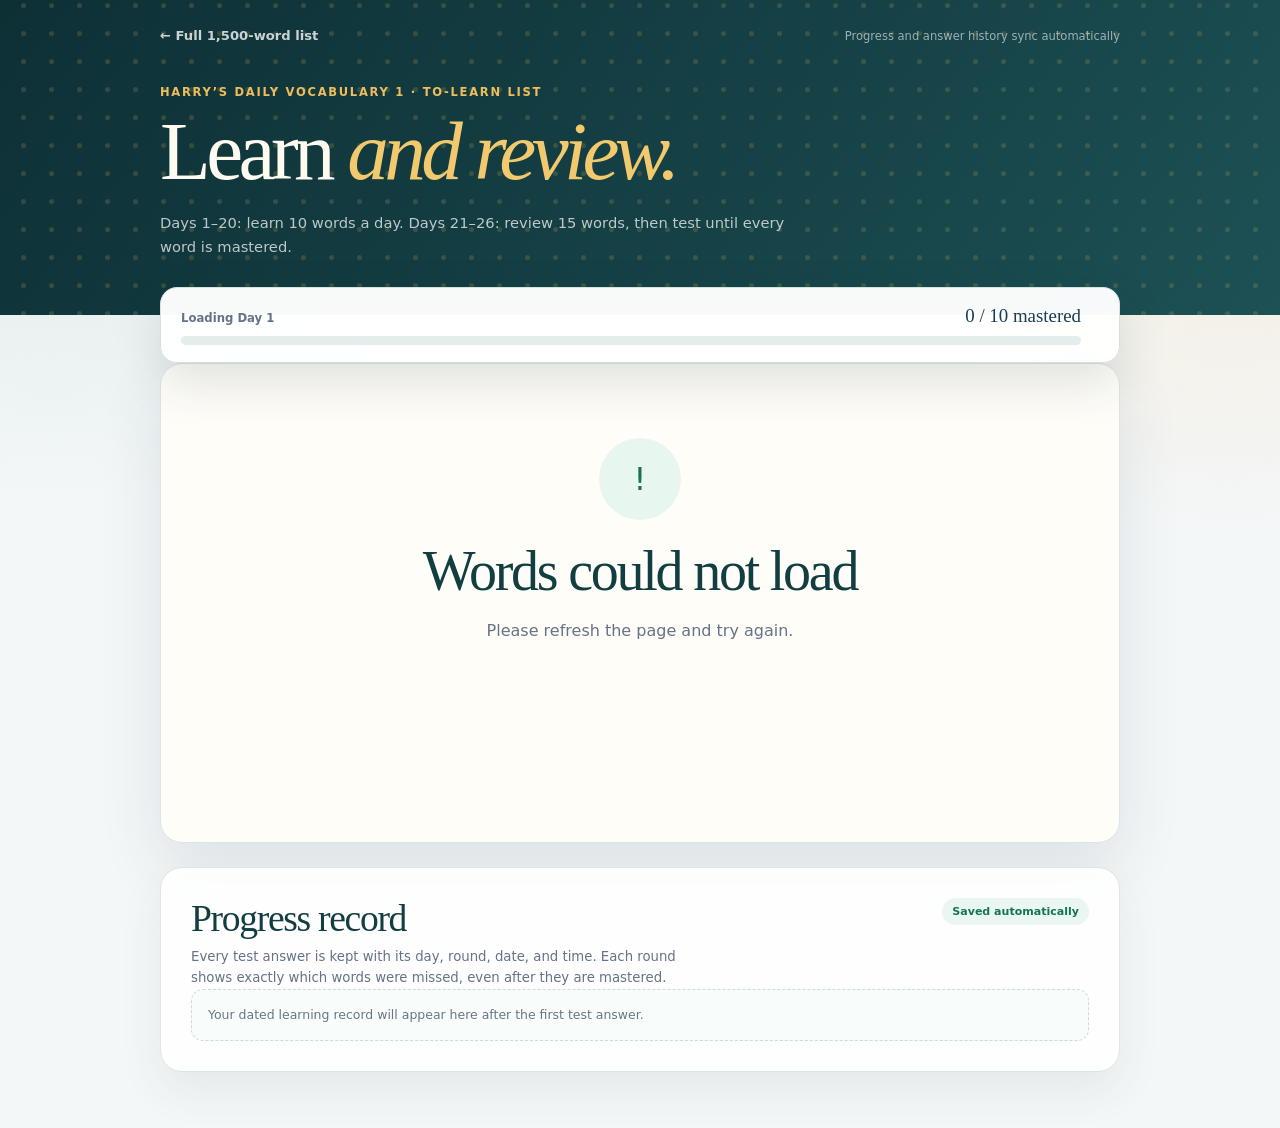
==== commit 3b7ebef9: "Add Harry Daily Vocabulary 2 from the next 200 To learn words" ====
--- a/docs/learn/index.html
+++ b/docs/learn/index.html
@@ -4,7 +4,7 @@
   <meta charset="utf-8">
   <meta name="viewport" content="width=device-width, initial-scale=1">
   <meta name="description" content="Learn 200 vocabulary words, then review Round 1 misses in six 15-word sessions after Day 20.">
-  <title>Harry's Vocabulary — Learn and Review</title>
+  <title>Harry’s Daily Vocabulary 1</title>
   <style>
     :root {
       color-scheme: light;
@@ -417,7 +417,7 @@
         <a class="back-link" href="../">← Full 1,500-word list</a>
         <span class="save-note">Progress and answer history sync automatically</span>
       </nav>
-      <p class="eyebrow">Harry's vocabulary · To-learn list</p>
+      <p class="eyebrow">Harry’s Daily Vocabulary 1 · To-learn list</p>
       <h1>Learn <em>and review.</em></h1>
       <p class="intro">Days 1–20: learn 10 words a day. Days 21–26: review 15 words, then test until every word is mastered.</p>
     </div>
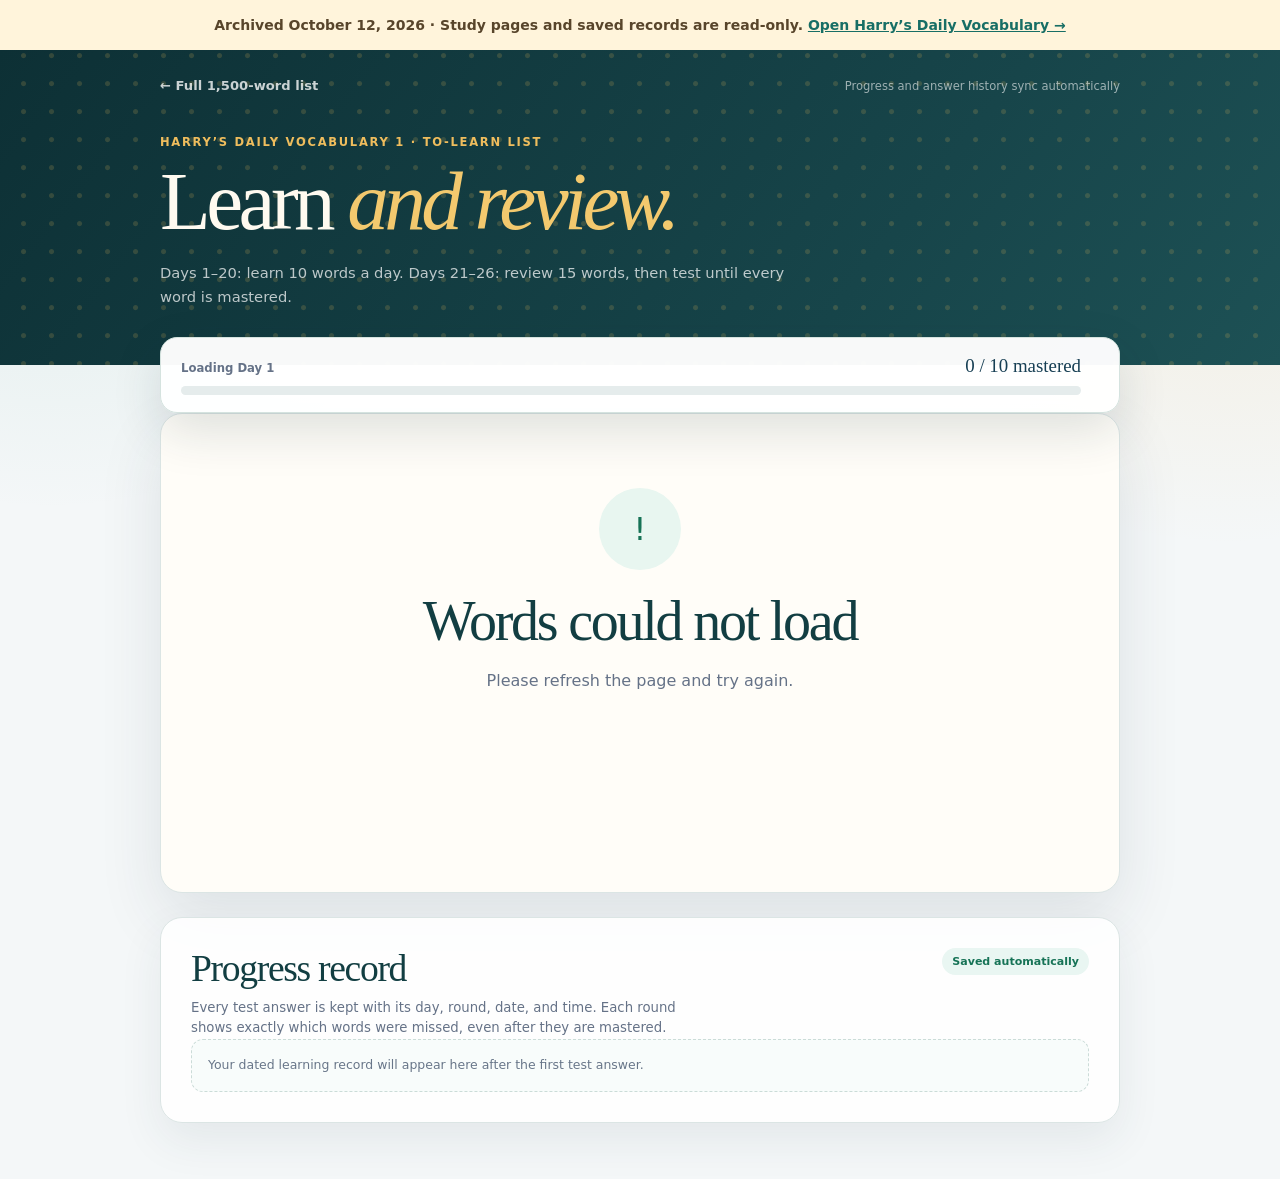
==== commit c12e2cb0: "Add gated 15-word review course and archive earlier lessons" ====
--- a/docs/learn/index.html
+++ b/docs/learn/index.html
@@ -411,6 +411,7 @@
   </style>
 </head>
 <body>
+  <aside class="archive-banner" aria-label="Archived course" style="padding:14px 20px;background:#fff4db;color:#58452b;text-align:center;font:600 14px/1.6 system-ui">Archived October 12, 2026 · Study pages and saved records are read-only. <a href="../review/" style="color:#176e65;font-weight:800">Open Harry’s Daily Vocabulary →</a></aside>
   <header class="topbar">
     <div class="topbar-inner">
       <nav class="nav" aria-label="Vocabulary navigation">
@@ -448,9 +449,8 @@
 
   <div class="toast" id="toast" role="status" hidden></div>
 
-  <script src="https://shangguanyun08.github.io/marco-learning-hub/shared-online-sync.js?v=1"></script>
-  <script src="https://shangguanyun08.github.io/marco-learning-hub/shared-activity-tracker.js?v=1" data-app-id="harry-vocabulary-to-learn-200" data-course="Vocabulary"></script>
-  <script>
+    <script>
+    const ARCHIVED = true;
     const MAIN_KNOWN_KEY = "harry-combined-vocabulary-known-v2";
     const SESSION_SIZE = 10;
     const ORIGINAL_SESSION_COUNT = 20;
@@ -732,6 +732,7 @@
     }
 
     function save() {
+      if (ARCHIVED) return;
       if (!WORDS.length) return;
       const savedAt = new Date().toISOString();
       const sessionKey = String(state.session);
@@ -1009,6 +1010,7 @@
     }
 
     function beginRound() {
+      if (ARCHIVED) return;
       if (state.questions.length && ["review", "test"].includes(state.phase)) {
         state.phase = "test";
         save();
@@ -1042,6 +1044,7 @@
     }
 
     function choose(questionIndex, optionId) {
+      if (ARCHIVED) return;
       const answerKey = String(questionIndex);
       if (Object.prototype.hasOwnProperty.call(state.answer, answerKey)) return;
       const question = state.questions[questionIndex];
@@ -1071,6 +1074,7 @@
     }
 
     function finishTest() {
+      if (ARCHIVED) return;
       if (Object.keys(state.answer).length !== state.questions.length) return;
       state.phase = state.mastered.size === currentWords().length ? "complete" : "round-summary";
       state.questions = [];
@@ -1186,6 +1190,11 @@
       else if (state.phase === "test") renderTest();
       else if (state.phase === "round-summary") renderRoundSummary();
       else renderComplete();
+      if (ARCHIVED) {
+        startTest.hidden = true;
+        card.querySelectorAll("button:not([data-speak])").forEach(button => { button.disabled = true; });
+        document.querySelector(".save-note").textContent = "Archive · saved records are read-only";
+      }
     }
 
     startTest.addEventListener("click", beginRound);
@@ -1206,21 +1215,20 @@
       render();
     }
 
-    function connectOnlineSync() {
-      if (!window.MarcoOnlineSync) return;
-      onlineSync = window.MarcoOnlineSync.create({
-        appId: "harry-vocabulary-to-learn-200",
-        studentName: "Harry",
-        validate: validOnlineProgress,
-        score: function(progress) {
-          const normalized = normalizeProgress(progress);
-          return Object.keys(normalized.sessions || {}).reduce(function(total, key) {
-            return total + validMastered(Number(key), normalized.sessions[key]?.mastered).length;
-          }, 0);
-        },
-        onRemote: adoptOnlineProgress
-      });
-      void onlineSync.start(state.progress);
+    async function connectOnlineSync() {
+      if (['localhost','127.0.0.1','[::1]'].includes(location.hostname) || location.protocol === 'file:') return;
+      try {
+        const response = await fetch('https://marco-round1-missed-mastery.alexsoton.chatgpt.site/api/shared/progress?appId=harry-vocabulary-to-learn-200', {cache:'no-store'});
+        if (!response.ok) throw new Error('Archive records unavailable');
+        const data = await response.json();
+        if (validSavedProgress(data.progress?.state)) {
+          state.progress = normalizeProgress(data.progress.state);
+          loadSession(state.progress.activeSession);
+          render();
+        }
+      } catch (error) {
+        document.querySelector('.save-note').textContent = 'Archive · online records unavailable; showing device records';
+      }
     }
 
     async function initialize() {
